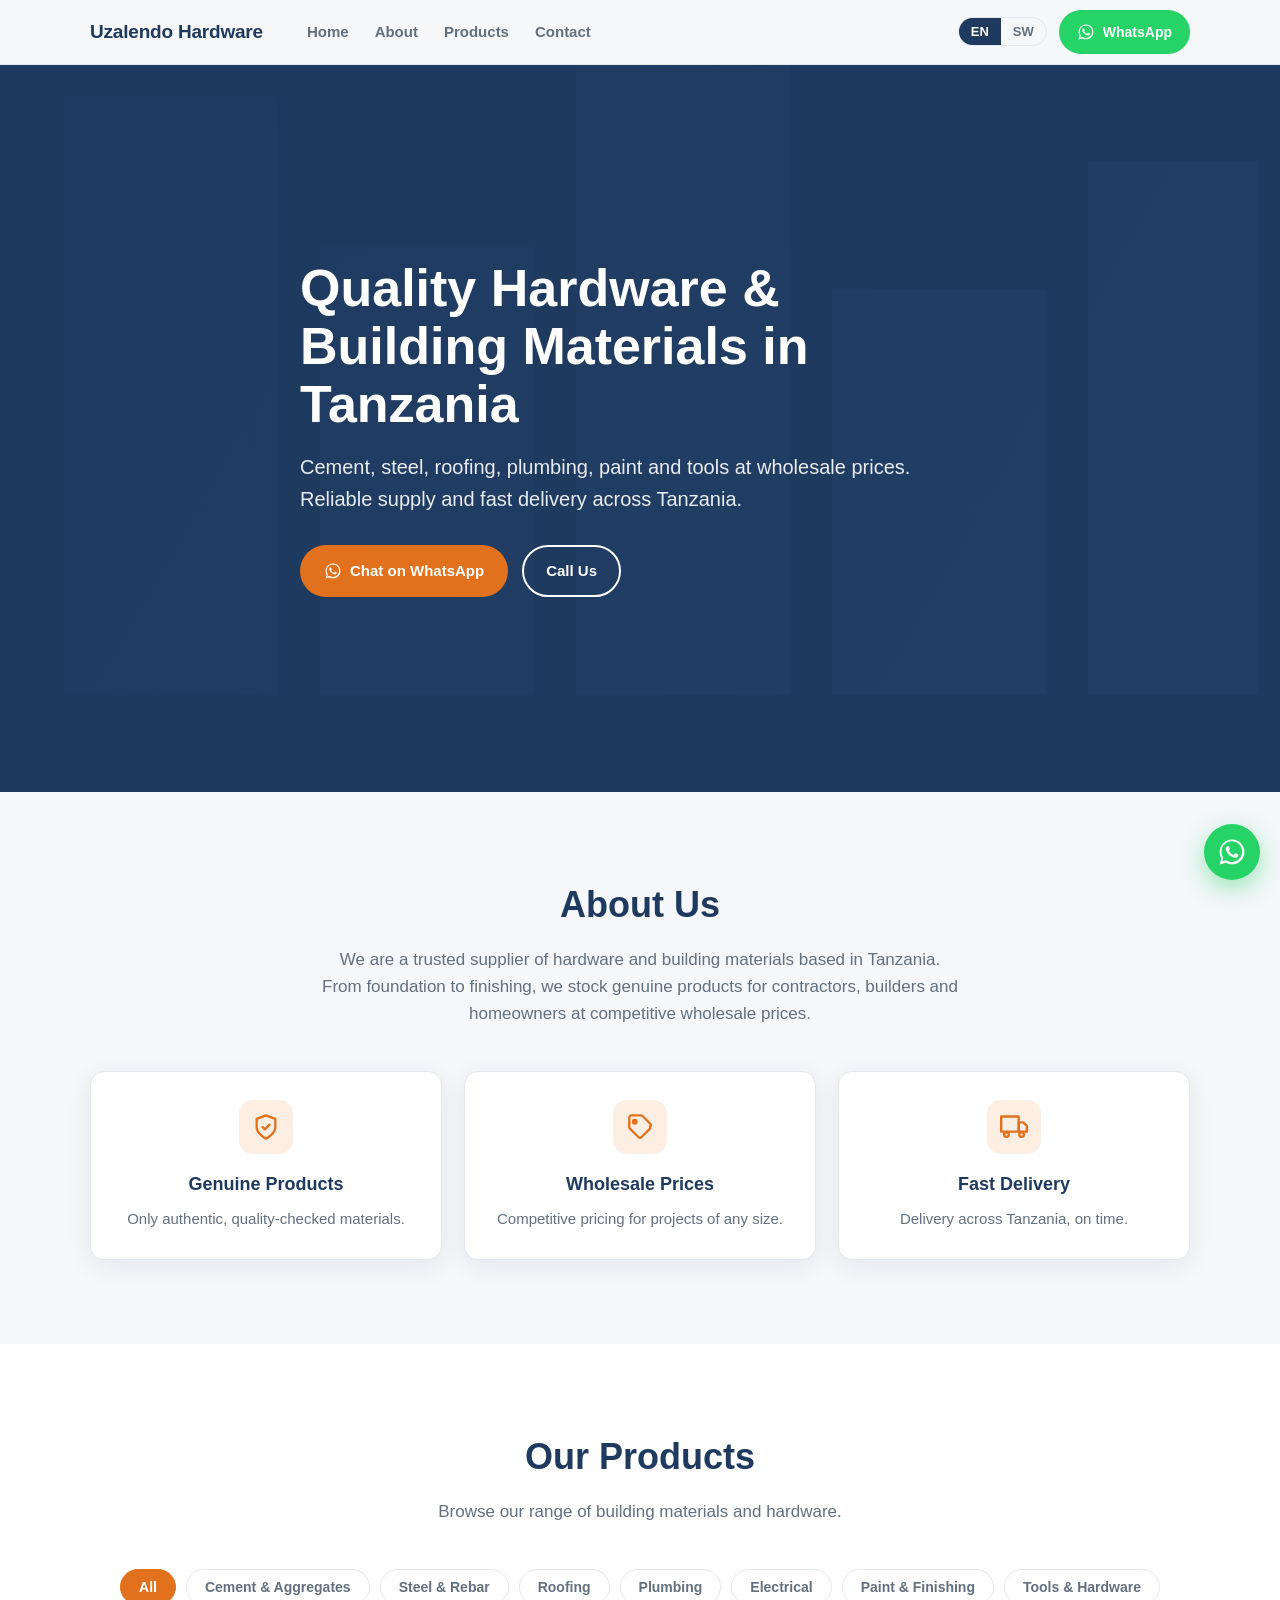
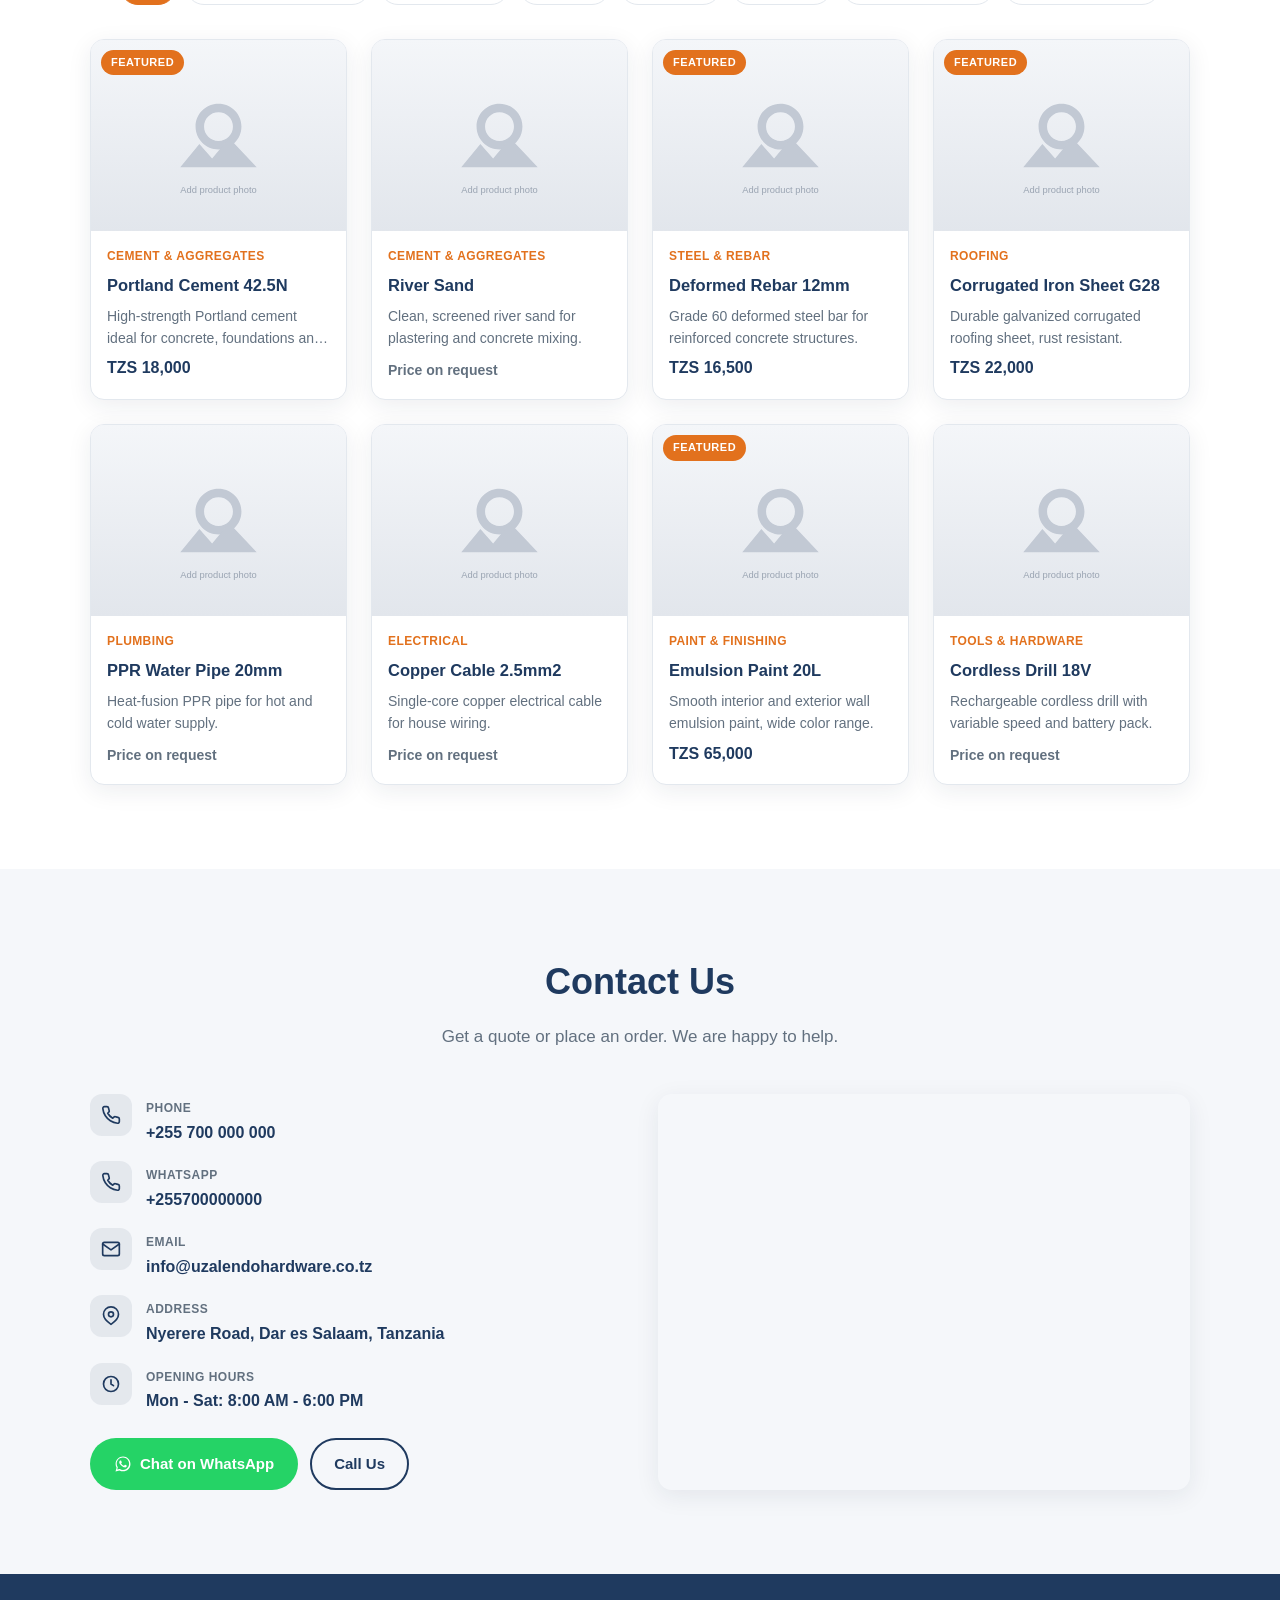
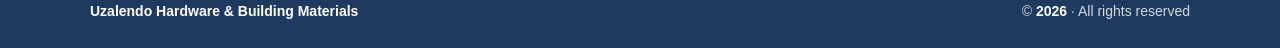
==== index.html @ 86c66be7 "Initial commit: bilingual (EN/SW) hardware showcase site for Tanzania - Static showcase site: hero, " ====
<!DOCTYPE html>
<html lang="en">
<head>
  <meta charset="UTF-8" />
  <meta name="viewport" content="width=device-width, initial-scale=1.0" />
  <title>Uzalendo Hardware &amp; Building Materials | Tanzania</title>
  <meta name="description" content="Quality hardware and building materials in Tanzania. Cement, steel, roofing, plumbing, paint and tools at wholesale prices." />
  <link rel="preconnect" href="https://fonts.googleapis.com" />
  <link rel="icon" href="data:image/svg+xml,<svg xmlns='http://www.w3.org/2000/svg' viewBox='0 0 100 100'><rect width='100' height='100' rx='20' fill='%23e2711d'/><text x='50' y='68' font-size='60' text-anchor='middle' fill='white' font-family='Arial'>U</text></svg>" />
  <link rel="stylesheet" href="/assets/css/style.css" />
</head>
<body>
  <header class="site-header" id="siteHeader">
    <div class="container header-inner">
      <a href="#home" class="logo" id="logo">Uzalendo Hardware</a>
      <nav class="nav" id="mainNav">
        <a href="#home" data-i18n="nav.home">Home</a>
        <a href="#about" data-i18n="nav.about">About</a>
        <a href="#products" data-i18n="nav.products">Products</a>
        <a href="#contact" data-i18n="nav.contact">Contact</a>
      </nav>
      <div class="header-actions">
        <div class="lang-switch" role="group" aria-label="Language">
          <button type="button" data-lang="en" class="lang-btn active">EN</button>
          <button type="button" data-lang="sw" class="lang-btn">SW</button>
        </div>
        <a href="#contact" class="btn btn-whatsapp" id="headerWhatsApp" target="_blank" rel="noopener">
          <span class="wa-icon" aria-hidden="true"></span><span data-i18n="nav.chat">WhatsApp</span>
        </a>
        <button type="button" class="menu-toggle" id="menuToggle" aria-label="Menu" aria-expanded="false">
          <span></span><span></span><span></span>
        </button>
      </div>
    </div>
  </header>

  <main>
    <section class="hero" id="home">
      <div class="hero-overlay"></div>
      <div class="container hero-content">
        <h1 id="heroTitle"></h1>
        <p id="heroSubtitle"></p>
        <div class="hero-cta">
          <a href="#" class="btn btn-primary" id="heroWhatsApp" target="_blank" rel="noopener">
            <span class="wa-icon" aria-hidden="true"></span><span data-i18n="hero.chat">Chat on WhatsApp</span>
          </a>
          <a href="#" class="btn btn-outline" id="heroCall">
            <span data-i18n="hero.call">Call Us</span>
          </a>
        </div>
      </div>
    </section>

    <section class="section about" id="about">
      <div class="container">
        <h2 id="aboutTitle" class="section-title"></h2>
        <p id="aboutBody" class="section-lead"></p>
        <div class="highlights" id="highlights"></div>
      </div>
    </section>

    <section class="section products" id="products">
      <div class="container">
        <h2 id="productsTitle" class="section-title"></h2>
        <p id="productsSubtitle" class="section-lead"></p>
        <div class="filters" id="filters"></div>
        <div class="product-grid" id="productGrid"></div>
        <p class="empty-note" id="emptyNote" hidden></p>
      </div>
    </section>

    <section class="section contact" id="contact">
      <div class="container">
        <h2 id="contactTitle" class="section-title"></h2>
        <p id="contactSubtitle" class="section-lead"></p>
        <div class="contact-grid">
          <div class="contact-info">
            <ul class="contact-list" id="contactList"></ul>
            <div class="contact-buttons">
              <a href="#" class="btn btn-whatsapp" id="contactWhatsApp" target="_blank" rel="noopener">
                <span class="wa-icon" aria-hidden="true"></span><span data-i18n="hero.chat">Chat on WhatsApp</span>
              </a>
              <a href="#" class="btn btn-outline" id="contactCall"><span data-i18n="hero.call">Call Us</span></a>
            </div>
          </div>
          <div class="contact-map">
            <iframe id="mapFrame" title="Map" loading="lazy" referrerpolicy="no-referrer-when-downgrade"></iframe>
          </div>
        </div>
      </div>
    </section>
  </main>

  <footer class="site-footer">
    <div class="container footer-inner">
      <span id="footerName"></span>
      <span class="footer-copy">&copy; <span id="year"></span> · <span data-i18n="footer.rights">All rights reserved</span></span>
    </div>
  </footer>

  <div class="modal" id="productModal" hidden>
    <div class="modal-backdrop" data-close></div>
    <div class="modal-dialog" role="dialog" aria-modal="true" aria-labelledby="modalName">
      <button type="button" class="modal-close" data-close aria-label="Close">&times;</button>
      <img id="modalImage" alt="" loading="lazy" />
      <div class="modal-body">
        <span class="modal-category" id="modalCategory"></span>
        <h3 id="modalName"></h3>
        <p id="modalDesc"></p>
        <dl class="modal-meta">
          <div id="modalSpecRow"><dt data-i18n="modal.spec">Specification</dt><dd id="modalSpec"></dd></div>
          <div id="modalPriceRow"><dt data-i18n="modal.price">Price</dt><dd id="modalPrice"></dd></div>
        </dl>
        <a href="#" class="btn btn-whatsapp btn-block" id="modalWhatsApp" target="_blank" rel="noopener">
          <span class="wa-icon" aria-hidden="true"></span><span data-i18n="modal.enquire">Enquire on WhatsApp</span>
        </a>
      </div>
    </div>
  </div>

  <a href="#" class="whatsapp-fab" id="fabWhatsApp" target="_blank" rel="noopener" aria-label="WhatsApp">
    <span class="wa-icon" aria-hidden="true"></span>
  </a>

  <script src="/assets/js/main.js"></script>
</body>
</html>
---- assets/css/style.css ----
:root {
  --brand: #e2711d;
  --brand-dark: #1f3a5f;
  --brand-ink: #16233a;
  --wa: #25d366;
  --wa-dark: #1da851;
  --bg: #ffffff;
  --bg-soft: #f5f7fa;
  --text: #21303f;
  --muted: #62707f;
  --border: #e3e8ee;
  --shadow: 0 6px 24px rgba(20, 35, 58, 0.08);
  --shadow-lg: 0 16px 48px rgba(20, 35, 58, 0.16);
  --radius: 14px;
  --maxw: 1140px;
}

* { box-sizing: border-box; }

html { scroll-behavior: smooth; scroll-padding-top: 76px; }

body {
  margin: 0;
  font-family: "Segoe UI", Roboto, "Helvetica Neue", Arial, sans-serif;
  color: var(--text);
  background: var(--bg);
  line-height: 1.6;
  -webkit-font-smoothing: antialiased;
}

img { max-width: 100%; display: block; }

a { color: inherit; text-decoration: none; }

.container { width: 100%; max-width: var(--maxw); margin: 0 auto; padding: 0 20px; }

/* Buttons */
.btn {
  display: inline-flex;
  align-items: center;
  gap: 8px;
  padding: 12px 22px;
  border-radius: 999px;
  font-weight: 600;
  font-size: 15px;
  border: 2px solid transparent;
  cursor: pointer;
  transition: transform .15s ease, box-shadow .15s ease, background .15s ease;
  white-space: nowrap;
}
.btn:active { transform: translateY(1px); }
.btn-primary { background: var(--brand); color: #fff; }
.btn-primary:hover { box-shadow: 0 8px 20px rgba(226, 113, 29, .35); }
.btn-outline { background: transparent; border-color: currentColor; color: #fff; }
.btn-outline:hover { background: rgba(255,255,255,.12); }
.btn-whatsapp { background: var(--wa); color: #fff; }
.btn-whatsapp:hover { background: var(--wa-dark); }
.btn-block { width: 100%; justify-content: center; }

.wa-icon {
  width: 18px; height: 18px; flex: 0 0 18px;
  background: currentColor;
  -webkit-mask: url("data:image/svg+xml;utf8,<svg xmlns='http://www.w3.org/2000/svg' viewBox='0 0 24 24'><path d='M12.04 2C6.58 2 2.13 6.45 2.13 11.91c0 1.75.46 3.45 1.32 4.95L2 22l5.25-1.38c1.45.79 3.08 1.21 4.79 1.21 5.46 0 9.91-4.45 9.91-9.91S17.5 2 12.04 2zm0 18.02c-1.53 0-3.03-.41-4.34-1.19l-.31-.18-3.12.82.83-3.04-.2-.31a8.2 8.2 0 01-1.26-4.39c0-4.54 3.7-8.24 8.25-8.24s8.24 3.7 8.24 8.24-3.7 8.25-8.29 8.25zm4.52-6.16c-.25-.12-1.47-.72-1.69-.81-.23-.08-.39-.12-.56.12-.16.25-.64.81-.79.97-.14.17-.29.19-.54.06-.25-.12-1.05-.39-1.99-1.23-.74-.66-1.23-1.47-1.38-1.72-.14-.25-.02-.38.11-.51.11-.11.25-.29.37-.43.13-.14.17-.25.25-.41.08-.17.04-.31-.02-.43-.06-.12-.56-1.34-.76-1.84-.2-.48-.4-.42-.56-.43h-.48c-.17 0-.43.06-.66.31-.23.25-.86.85-.86 2.07 0 1.22.89 2.4 1.01 2.56.12.17 1.75 2.67 4.23 3.74.59.26 1.05.41 1.41.52.59.19 1.13.16 1.56.1.48-.07 1.47-.6 1.68-1.18.21-.58.21-1.07.14-1.18-.06-.11-.22-.17-.47-.29z'/></svg>") center/contain no-repeat;
          mask: url("data:image/svg+xml;utf8,<svg xmlns='http://www.w3.org/2000/svg' viewBox='0 0 24 24'><path d='M12.04 2C6.58 2 2.13 6.45 2.13 11.91c0 1.75.46 3.45 1.32 4.95L2 22l5.25-1.38c1.45.79 3.08 1.21 4.79 1.21 5.46 0 9.91-4.45 9.91-9.91S17.5 2 12.04 2zm0 18.02c-1.53 0-3.03-.41-4.34-1.19l-.31-.18-3.12.82.83-3.04-.2-.31a8.2 8.2 0 01-1.26-4.39c0-4.54 3.7-8.24 8.25-8.24s8.24 3.7 8.24 8.24-3.7 8.25-8.29 8.25zm4.52-6.16c-.25-.12-1.47-.72-1.69-.81-.23-.08-.39-.12-.56.12-.16.25-.64.81-.79.97-.14.17-.29.19-.54.06-.25-.12-1.05-.39-1.99-1.23-.74-.66-1.23-1.47-1.38-1.72-.14-.25-.02-.38.11-.51.11-.11.25-.29.37-.43.13-.14.17-.25.25-.41.08-.17.04-.31-.02-.43-.06-.12-.56-1.34-.76-1.84-.2-.48-.4-.42-.56-.43h-.48c-.17 0-.43.06-.66.31-.23.25-.86.85-.86 2.07 0 1.22.89 2.4 1.01 2.56.12.17 1.75 2.67 4.23 3.74.59.26 1.05.41 1.41.52.59.19 1.13.16 1.56.1.48-.07 1.47-.6 1.68-1.18.21-.58.21-1.07.14-1.18-.06-.11-.22-.17-.47-.29z'/></svg>") center/contain no-repeat;
}

/* Header */
.site-header {
  position: fixed; top: 0; left: 0; right: 0; z-index: 50;
  background: rgba(255,255,255,.96);
  backdrop-filter: blur(8px);
  border-bottom: 1px solid var(--border);
}
.header-inner { display: flex; align-items: center; gap: 16px; height: 64px; }
.logo { font-weight: 800; font-size: 19px; color: var(--brand-dark); letter-spacing: -.2px; }
.nav { display: flex; gap: 26px; margin-left: 28px; }
.nav a { font-weight: 600; color: var(--muted); font-size: 15px; transition: color .15s; }
.nav a:hover { color: var(--brand); }
.header-actions { margin-left: auto; display: flex; align-items: center; gap: 12px; }

.lang-switch { display: inline-flex; border: 1px solid var(--border); border-radius: 999px; overflow: hidden; }
.lang-btn { border: none; background: transparent; padding: 6px 12px; font-weight: 700; font-size: 13px; color: var(--muted); cursor: pointer; }
.lang-btn.active { background: var(--brand-dark); color: #fff; }

.header-actions .btn-whatsapp { padding: 9px 16px; font-size: 14px; }

.menu-toggle { display: none; flex-direction: column; gap: 5px; background: none; border: none; cursor: pointer; padding: 6px; }
.menu-toggle span { width: 24px; height: 2px; background: var(--brand-dark); border-radius: 2px; transition: .2s; }

/* Hero */
.hero {
  position: relative;
  min-height: 88vh;
  display: flex;
  align-items: center;
  color: #fff;
  background:
    linear-gradient(120deg, rgba(31,58,95,.92), rgba(31,58,95,.55)),
    url("data:image/svg+xml,%3Csvg xmlns='http://www.w3.org/2000/svg' width='1200' height='800'%3E%3Crect width='1200' height='800' fill='%231f3a5f'/%3E%3Cg fill='%23274a75' opacity='.6'%3E%3Crect x='60' y='120' width='200' height='560'/%3E%3Crect x='300' y='260' width='200' height='420'/%3E%3Crect x='540' y='60' width='200' height='620'/%3E%3Crect x='780' y='300' width='200' height='380'/%3E%3Crect x='1020' y='180' width='160' height='500'/%3E%3C/g%3E%3C/svg%3E");
  background-size: cover;
  background-position: center;
  padding-top: 64px;
}
.hero-content { max-width: 720px; }
.hero h1 { font-size: clamp(30px, 5vw, 52px); line-height: 1.12; margin: 0 0 18px; font-weight: 800; }
.hero p { font-size: clamp(16px, 2.2vw, 20px); color: rgba(255,255,255,.9); margin: 0 0 30px; }
.hero-cta { display: flex; gap: 14px; flex-wrap: wrap; }

/* Sections */
.section { padding: 84px 0; }
.section:nth-of-type(even) { background: var(--bg-soft); }
.section-title { font-size: clamp(26px, 4vw, 36px); font-weight: 800; color: var(--brand-ink); margin: 0 0 12px; text-align: center; }
.section-lead { color: var(--muted); font-size: 17px; text-align: center; max-width: 640px; margin: 0 auto 44px; }

/* About highlights */
.highlights { display: grid; grid-template-columns: repeat(3, 1fr); gap: 22px; margin-top: 10px; }
.highlight { background: #fff; border: 1px solid var(--border); border-radius: var(--radius); padding: 28px; text-align: center; box-shadow: var(--shadow); }
.highlight .icon { width: 54px; height: 54px; margin: 0 auto 16px; border-radius: 14px; background: rgba(226,113,29,.12); color: var(--brand); display: grid; place-items: center; }
.highlight .icon svg { width: 28px; height: 28px; }
.highlight h3 { margin: 0 0 8px; font-size: 18px; color: var(--brand-ink); }
.highlight p { margin: 0; color: var(--muted); font-size: 15px; }

/* Filters */
.filters { display: flex; flex-wrap: wrap; gap: 10px; justify-content: center; margin-bottom: 34px; }
.filter-btn { border: 1px solid var(--border); background: #fff; color: var(--muted); padding: 9px 18px; border-radius: 999px; font-weight: 600; font-size: 14px; cursor: pointer; transition: .15s; }
.filter-btn:hover { border-color: var(--brand); color: var(--brand); }
.filter-btn.active { background: var(--brand); border-color: var(--brand); color: #fff; }

/* Product grid */
.product-grid { display: grid; grid-template-columns: repeat(4, 1fr); gap: 24px; }
.product-card {
  background: #fff; border: 1px solid var(--border); border-radius: var(--radius);
  overflow: hidden; cursor: pointer; box-shadow: var(--shadow);
  transition: transform .18s ease, box-shadow .18s ease;
  display: flex; flex-direction: column;
}
.product-card:hover { transform: translateY(-4px); box-shadow: var(--shadow-lg); }
.product-card .thumb { aspect-ratio: 4 / 3; background: var(--bg-soft); position: relative; }
.product-card .thumb img { width: 100%; height: 100%; object-fit: cover; }
.product-card .badge { position: absolute; top: 10px; left: 10px; background: var(--brand); color: #fff; font-size: 11px; font-weight: 700; padding: 4px 10px; border-radius: 999px; text-transform: uppercase; letter-spacing: .5px; }
.product-card .card-body { padding: 16px 16px 18px; display: flex; flex-direction: column; gap: 6px; flex: 1; }
.product-card .card-cat { font-size: 12px; color: var(--brand); font-weight: 700; text-transform: uppercase; letter-spacing: .4px; }
.product-card h3 { margin: 0; font-size: 16.5px; color: var(--brand-ink); }
.product-card .card-desc { color: var(--muted); font-size: 14px; margin: 0; display: -webkit-box; -webkit-line-clamp: 2; -webkit-box-orient: vertical; overflow: hidden; }
.product-card .card-price { margin-top: auto; font-weight: 800; color: var(--brand-dark); font-size: 16px; }
.empty-note { text-align: center; color: var(--muted); }

/* Contact */
.contact-grid { display: grid; grid-template-columns: 1fr 1fr; gap: 36px; align-items: stretch; }
.contact-list { list-style: none; padding: 0; margin: 0 0 24px; display: flex; flex-direction: column; gap: 16px; }
.contact-list li { display: flex; gap: 14px; align-items: flex-start; }
.contact-list .ci { width: 42px; height: 42px; flex: 0 0 42px; border-radius: 12px; background: rgba(31,58,95,.08); color: var(--brand-dark); display: grid; place-items: center; }
.contact-list .ci svg { width: 20px; height: 20px; }
.contact-list .ct { font-size: 12px; text-transform: uppercase; letter-spacing: .5px; color: var(--muted); font-weight: 700; }
.contact-list .cv { font-size: 16px; color: var(--brand-ink); font-weight: 600; }
.contact-buttons { display: flex; gap: 12px; flex-wrap: wrap; }
.contact-buttons .btn-outline { color: var(--brand-dark); }
.contact-map { border-radius: var(--radius); overflow: hidden; box-shadow: var(--shadow); min-height: 340px; }
.contact-map iframe { width: 100%; height: 100%; min-height: 340px; border: 0; }

/* Footer */
.site-footer { background: var(--brand-ink); color: rgba(255,255,255,.8); padding: 26px 0; }
.footer-inner { display: flex; justify-content: space-between; gap: 12px; flex-wrap: wrap; font-size: 14px; }
.footer-inner span:first-child { font-weight: 700; color: #fff; }

/* Modal */
.modal { position: fixed; inset: 0; z-index: 100; display: grid; place-items: center; padding: 20px; }
.modal[hidden] { display: none; }
.modal-backdrop { position: absolute; inset: 0; background: rgba(16,25,40,.6); backdrop-filter: blur(2px); }
.modal-dialog { position: relative; background: #fff; border-radius: 18px; max-width: 560px; width: 100%; max-height: 90vh; overflow: auto; box-shadow: var(--shadow-lg); }
.modal-dialog img { width: 100%; aspect-ratio: 4 / 3; object-fit: cover; background: var(--bg-soft); }
.modal-close { position: absolute; top: 12px; right: 12px; width: 38px; height: 38px; border-radius: 50%; border: none; background: rgba(255,255,255,.9); font-size: 26px; line-height: 1; cursor: pointer; color: var(--brand-ink); box-shadow: var(--shadow); }
.modal-body { padding: 24px; }
.modal-category { font-size: 12px; color: var(--brand); font-weight: 700; text-transform: uppercase; letter-spacing: .5px; }
.modal-body h3 { margin: 6px 0 12px; font-size: 23px; color: var(--brand-ink); }
.modal-body p { color: var(--muted); margin: 0 0 18px; }
.modal-meta { display: flex; gap: 30px; margin: 0 0 22px; }
.modal-meta div { margin: 0; }
.modal-meta dt { font-size: 12px; text-transform: uppercase; letter-spacing: .5px; color: var(--muted); font-weight: 700; margin-bottom: 2px; }
.modal-meta dd { margin: 0; font-size: 16px; font-weight: 700; color: var(--brand-ink); }

/* WhatsApp floating button */
.whatsapp-fab {
  position: fixed; right: 20px; bottom: 20px; z-index: 60;
  width: 56px; height: 56px; border-radius: 50%;
  background: var(--wa); color: #fff; display: grid; place-items: center;
  box-shadow: 0 8px 24px rgba(37,211,102,.45);
  transition: transform .15s;
}
.whatsapp-fab:hover { transform: scale(1.06); }
.whatsapp-fab .wa-icon { width: 30px; height: 30px; }

/* Responsive */
@media (max-width: 1000px) {
  .product-grid { grid-template-columns: repeat(3, 1fr); }
}
@media (max-width: 860px) {
  .nav { display: none; position: absolute; top: 64px; left: 0; right: 0; flex-direction: column; gap: 0; background: #fff; border-bottom: 1px solid var(--border); margin: 0; box-shadow: var(--shadow); }
  .nav.open { display: flex; }
  .nav a { padding: 14px 20px; border-top: 1px solid var(--border); }
  .menu-toggle { display: flex; }
  .header-actions .btn-whatsapp span:not(.wa-icon) { display: none; }
  .header-actions .btn-whatsapp { padding: 9px 11px; }
  .product-grid { grid-template-columns: repeat(2, 1fr); }
  .highlights { grid-template-columns: 1fr; }
  .contact-grid { grid-template-columns: 1fr; }
  .section { padding: 60px 0; }
}
@media (max-width: 480px) {
  .product-grid { grid-template-columns: 1fr 1fr; gap: 14px; }
  .product-card h3 { font-size: 15px; }
  .hero { min-height: 82vh; }
  .header-actions { gap: 8px; }
}
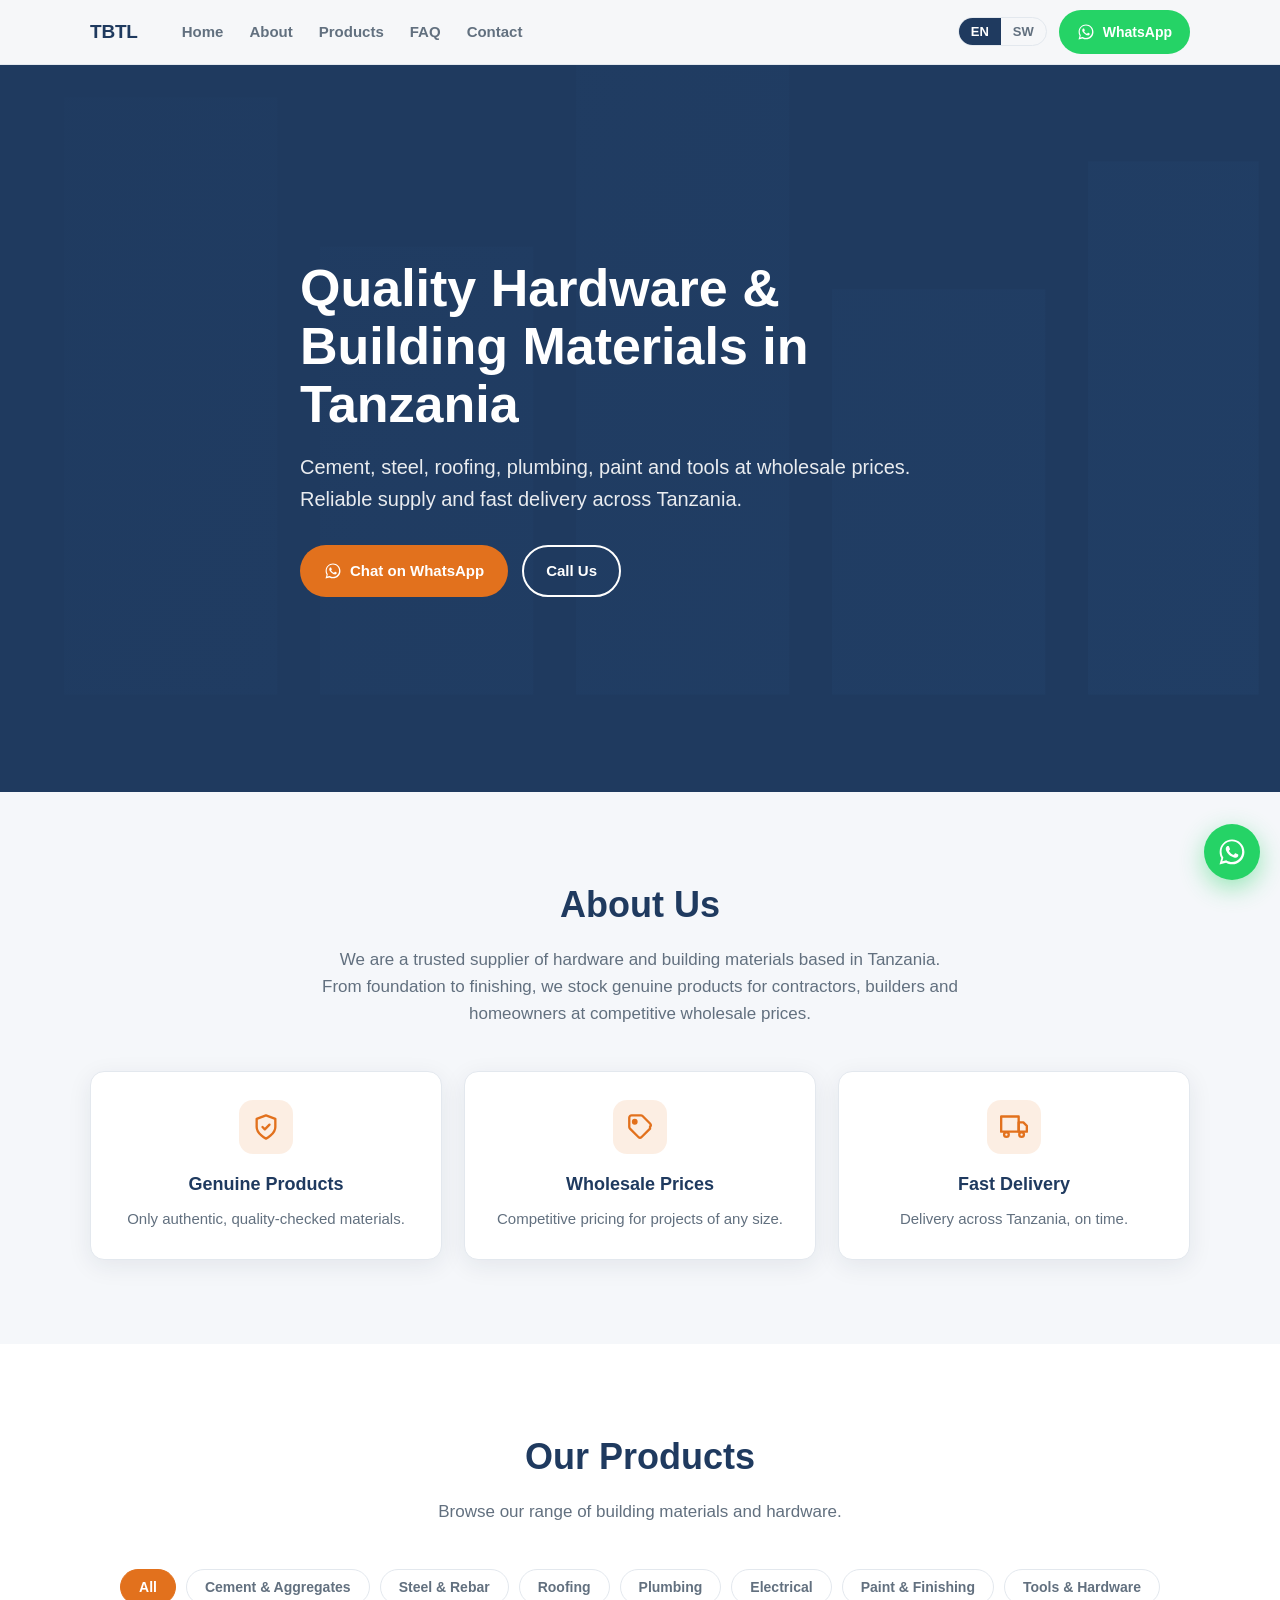
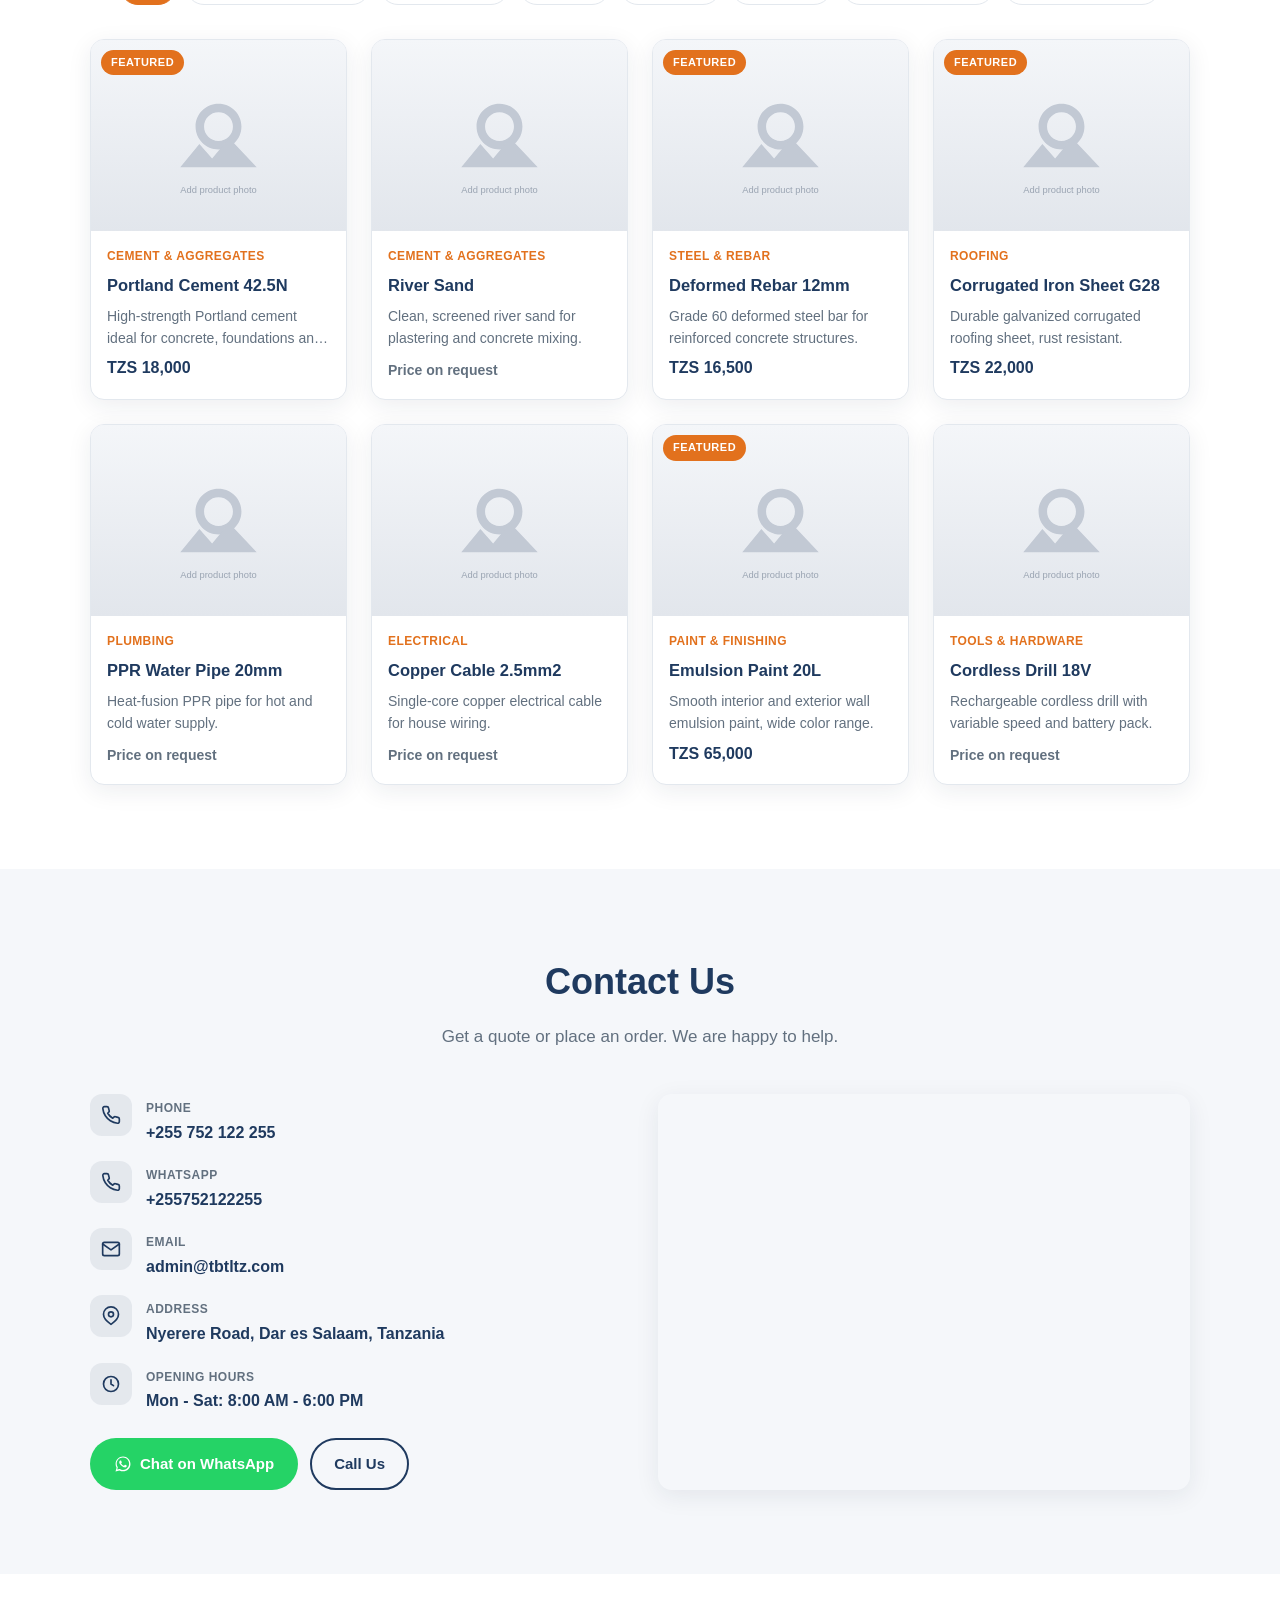
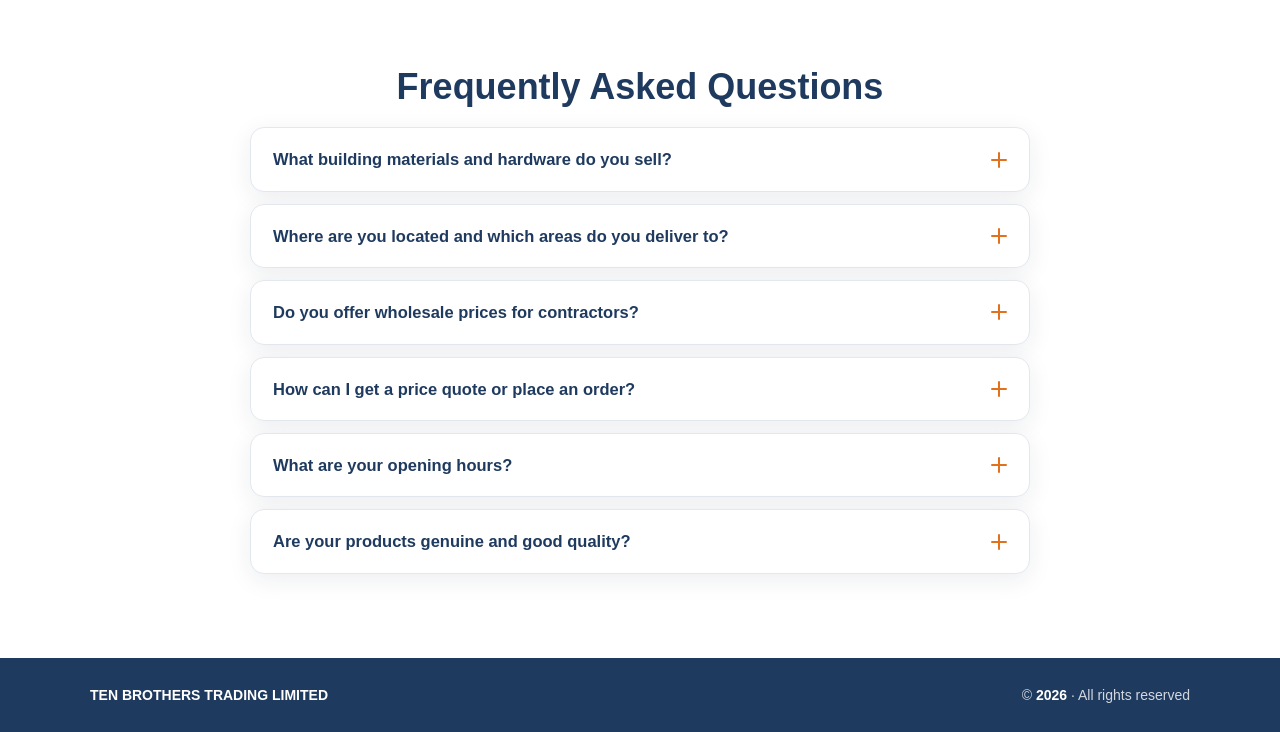
==== commit 61c69755: "Add top-tier SEO and GEO optimization - Rich meta tags, Open Graph + Twitter cards, canonical, hrefl" ====
--- a/index.html
+++ b/index.html
@@ -3,11 +3,81 @@
 <head>
   <meta charset="UTF-8" />
   <meta name="viewport" content="width=device-width, initial-scale=1.0" />
-  <title>Uzalendo Hardware &amp; Building Materials | Tanzania</title>
-  <meta name="description" content="Quality hardware and building materials in Tanzania. Cement, steel, roofing, plumbing, paint and tools at wholesale prices." />
+
+  <!-- Primary SEO -->
+  <title>Hardware &amp; Building Materials in Tanzania | Cement, Steel, Roofing | TBTL</title>
+  <meta name="description" content="Trusted supplier of hardware and building materials in Tanzania. Cement, steel, rebar, roofing sheets (mabati), plumbing, electrical, paint and tools at wholesale prices. Fast delivery in Dar es Salaam and across Tanzania." />
+  <meta name="keywords" content="hardware Tanzania, building materials Dar es Salaam, cement supplier Tanzania, steel rebar, roofing sheets, mabati, plumbing, paint, tools, wholesale construction materials" />
+  <meta name="author" content="TBTL Hardware &amp; Building Materials" />
+  <meta name="robots" content="index, follow, max-image-preview:large, max-snippet:-1, max-video-preview:-1" />
+  <link rel="canonical" href="https://tbtltz.com/" />
+  <meta name="theme-color" content="#e2711d" />
+
+  <!-- Language / geo targeting -->
+  <meta name="language" content="English, Swahili" />
+  <meta name="geo.region" content="TZ" />
+  <meta name="geo.placename" content="Dar es Salaam, Tanzania" />
+  <meta name="geo.position" content="-6.792354;39.208328" />
+  <meta name="ICBM" content="-6.792354, 39.208328" />
+  <link rel="alternate" hreflang="en" href="https://tbtltz.com/?lang=en" />
+  <link rel="alternate" hreflang="sw" href="https://tbtltz.com/?lang=sw" />
+  <link rel="alternate" hreflang="x-default" href="https://tbtltz.com/" />
+
+  <!-- Open Graph (Facebook, WhatsApp, LinkedIn) -->
+  <meta property="og:type" content="website" />
+  <meta property="og:site_name" content="TBTL Hardware &amp; Building Materials" />
+  <meta property="og:title" content="Hardware &amp; Building Materials in Tanzania | TBTL" />
+  <meta property="og:description" content="Cement, steel, roofing, plumbing, paint and tools at wholesale prices. Fast delivery across Tanzania. Chat with us on WhatsApp." />
+  <meta property="og:url" content="https://tbtltz.com/" />
+  <meta property="og:image" content="https://tbtltz.com/assets/images/og-cover.jpg" />
+  <meta property="og:image:width" content="1200" />
+  <meta property="og:image:height" content="630" />
+  <meta property="og:locale" content="en_US" />
+  <meta property="og:locale:alternate" content="sw_TZ" />
+
+  <!-- Twitter / X -->
+  <meta name="twitter:card" content="summary_large_image" />
+  <meta name="twitter:title" content="Hardware &amp; Building Materials in Tanzania | TBTL" />
+  <meta name="twitter:description" content="Cement, steel, roofing, plumbing, paint and tools at wholesale prices. Fast delivery across Tanzania." />
+  <meta name="twitter:image" content="https://tbtltz.com/assets/images/og-cover.jpg" />
+
   <link rel="preconnect" href="https://fonts.googleapis.com" />
-  <link rel="icon" href="data:image/svg+xml,<svg xmlns='http://www.w3.org/2000/svg' viewBox='0 0 100 100'><rect width='100' height='100' rx='20' fill='%23e2711d'/><text x='50' y='68' font-size='60' text-anchor='middle' fill='white' font-family='Arial'>U</text></svg>" />
+  <link rel="icon" href="data:image/svg+xml,<svg xmlns='http://www.w3.org/2000/svg' viewBox='0 0 100 100'><rect width='100' height='100' rx='20' fill='%23e2711d'/><text x='50' y='68' font-size='60' text-anchor='middle' fill='white' font-family='Arial'>T</text></svg>" />
   <link rel="stylesheet" href="/assets/css/style.css" />
+
+  <!-- Structured data: Organization + LocalBusiness (HardwareStore). Enhanced/kept in sync by JS. -->
+  <script type="application/ld+json" id="ld-business">
+  {
+    "@context": "https://schema.org",
+    "@type": "HardwareStore",
+    "@id": "https://tbtltz.com/#business",
+    "name": "TBTL Hardware & Building Materials",
+    "url": "https://tbtltz.com/",
+    "image": "https://tbtltz.com/assets/images/og-cover.jpg",
+    "description": "Trusted supplier of hardware and building materials in Tanzania, including cement, steel, roofing, plumbing, electrical, paint and tools at wholesale prices.",
+    "telephone": "+255 700 000 000",
+    "email": "info@tbtltz.com",
+    "priceRange": "$$",
+    "currenciesAccepted": "TZS",
+    "address": {
+      "@type": "PostalAddress",
+      "streetAddress": "Nyerere Road",
+      "addressLocality": "Dar es Salaam",
+      "addressCountry": "TZ"
+    },
+    "geo": { "@type": "GeoCoordinates", "latitude": "-6.792354", "longitude": "39.208328" },
+    "areaServed": [
+      { "@type": "AdministrativeArea", "name": "Dar es Salaam" },
+      { "@type": "Country", "name": "Tanzania" }
+    ],
+    "openingHoursSpecification": [{
+      "@type": "OpeningHoursSpecification",
+      "dayOfWeek": ["Monday","Tuesday","Wednesday","Thursday","Friday","Saturday"],
+      "opens": "08:00", "closes": "18:00"
+    }],
+    "knowsLanguage": ["en","sw"]
+  }
+  </script>
 </head>
 <body>
   <header class="site-header" id="siteHeader">
@@ -17,6 +87,7 @@
         <a href="#home" data-i18n="nav.home">Home</a>
         <a href="#about" data-i18n="nav.about">About</a>
         <a href="#products" data-i18n="nav.products">Products</a>
+        <a href="#faq" data-i18n="nav.faq">FAQ</a>
         <a href="#contact" data-i18n="nav.contact">Contact</a>
       </nav>
       <div class="header-actions">
@@ -38,8 +109,8 @@
     <section class="hero" id="home">
       <div class="hero-overlay"></div>
       <div class="container hero-content">
-        <h1 id="heroTitle"></h1>
-        <p id="heroSubtitle"></p>
+        <h1 id="heroTitle">Quality Hardware &amp; Building Materials in Tanzania</h1>
+        <p id="heroSubtitle">Cement, steel, roofing, plumbing, paint and tools at wholesale prices. Reliable supply and fast delivery across Tanzania.</p>
         <div class="hero-cta">
           <a href="#" class="btn btn-primary" id="heroWhatsApp" target="_blank" rel="noopener">
             <span class="wa-icon" aria-hidden="true"></span><span data-i18n="hero.chat">Chat on WhatsApp</span>
@@ -53,16 +124,16 @@
 
     <section class="section about" id="about">
       <div class="container">
-        <h2 id="aboutTitle" class="section-title"></h2>
-        <p id="aboutBody" class="section-lead"></p>
+        <h2 id="aboutTitle" class="section-title">About Us</h2>
+        <p id="aboutBody" class="section-lead">We are a trusted supplier of hardware and building materials based in Tanzania. From foundation to finishing, we stock genuine products for contractors, builders and homeowners at competitive wholesale prices.</p>
         <div class="highlights" id="highlights"></div>
       </div>
     </section>
 
     <section class="section products" id="products">
       <div class="container">
-        <h2 id="productsTitle" class="section-title"></h2>
-        <p id="productsSubtitle" class="section-lead"></p>
+        <h2 id="productsTitle" class="section-title">Our Products</h2>
+        <p id="productsSubtitle" class="section-lead">Browse our range of building materials and hardware.</p>
         <div class="filters" id="filters"></div>
         <div class="product-grid" id="productGrid"></div>
         <p class="empty-note" id="emptyNote" hidden></p>
@@ -71,8 +142,8 @@
 
     <section class="section contact" id="contact">
       <div class="container">
-        <h2 id="contactTitle" class="section-title"></h2>
-        <p id="contactSubtitle" class="section-lead"></p>
+        <h2 id="contactTitle" class="section-title">Contact Us</h2>
+        <p id="contactSubtitle" class="section-lead">Get a quote or place an order. We are happy to help.</p>
         <div class="contact-grid">
           <div class="contact-info">
             <ul class="contact-list" id="contactList"></ul>
@@ -89,7 +160,23 @@
         </div>
       </div>
     </section>
+
+    <section class="section faq" id="faq">
+      <div class="container container-narrow">
+        <h2 id="faqTitle" class="section-title">Frequently Asked Questions</h2>
+        <div class="faq-list" id="faqList"></div>
+      </div>
+    </section>
   </main>
+
+  <noscript>
+    <div style="max-width:800px;margin:90px auto;padding:0 20px;font-family:Arial,sans-serif;color:#21303f">
+      <h1>Hardware &amp; Building Materials in Tanzania</h1>
+      <p>We are a trusted supplier of hardware and building materials based in Dar es Salaam, Tanzania. We stock cement, steel and rebar, roofing sheets (mabati), plumbing, electrical, paint and tools at wholesale prices, with fast delivery across Tanzania.</p>
+      <p><strong>Contact:</strong> Phone +255 700 000 000 &middot; Email info@tbtltz.com &middot; Dar es Salaam, Tanzania &middot; Open Mon-Sat 8:00-18:00.</p>
+      <p>Please enable JavaScript to view our full product catalogue, or contact us directly for a quote.</p>
+    </div>
+  </noscript>
 
   <footer class="site-footer">
     <div class="container footer-inner">
--- a/assets/css/style.css
+++ b/assets/css/style.css
@@ -179,6 +179,20 @@
 .modal-meta dt { font-size: 12px; text-transform: uppercase; letter-spacing: .5px; color: var(--muted); font-weight: 700; margin-bottom: 2px; }
 .modal-meta dd { margin: 0; font-size: 16px; font-weight: 700; color: var(--brand-ink); }
 
+/* FAQ */
+.container-narrow { max-width: 820px; }
+.faq-list { display: flex; flex-direction: column; gap: 12px; margin-top: 8px; }
+.faq-item { background: #fff; border: 1px solid var(--border); border-radius: var(--radius); box-shadow: var(--shadow); overflow: hidden; }
+.faq-item summary { list-style: none; cursor: pointer; padding: 18px 22px; font-weight: 700; color: var(--brand-ink); display: flex; align-items: center; justify-content: space-between; gap: 16px; font-size: 16.5px; }
+.faq-item summary::-webkit-details-marker { display: none; }
+.faq-icon { position: relative; width: 16px; height: 16px; flex: 0 0 16px; }
+.faq-icon::before, .faq-icon::after { content: ""; position: absolute; background: var(--brand); border-radius: 2px; transition: transform .2s ease; }
+.faq-icon::before { top: 7px; left: 0; width: 16px; height: 2px; }
+.faq-icon::after { top: 0; left: 7px; width: 2px; height: 16px; }
+.faq-item[open] .faq-icon::after { transform: scaleY(0); }
+.faq-answer { padding: 0 22px 20px; color: var(--muted); }
+.faq-answer p { margin: 0; }
+
 /* WhatsApp floating button */
 .whatsapp-fab {
   position: fixed; right: 20px; bottom: 20px; z-index: 60;
